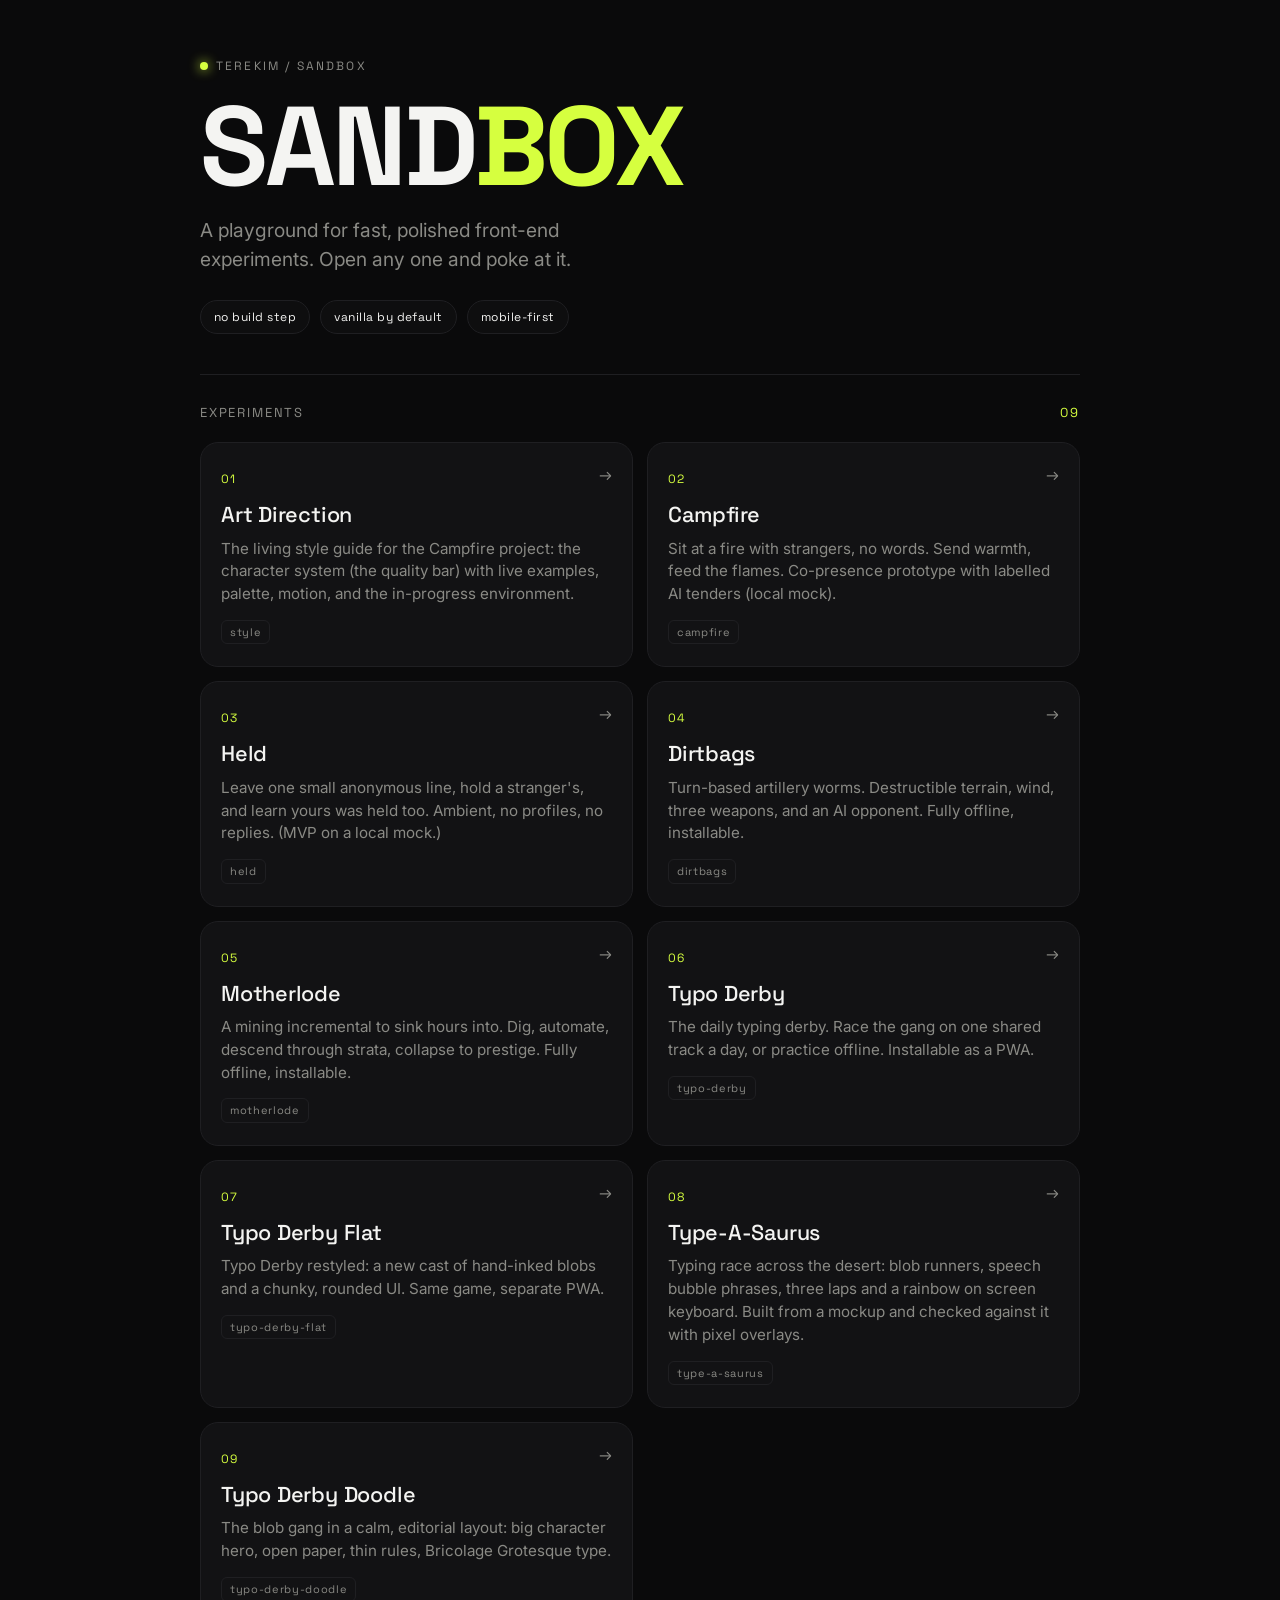
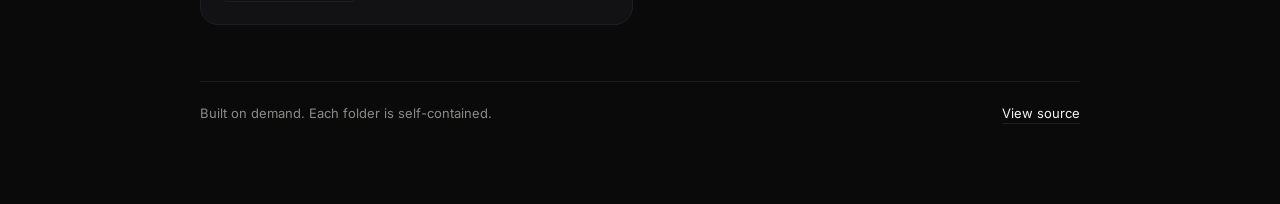
==== index.html @ 1df436a2 "Add Type-A-Saurus: typing race rebuilt from a mockup Laid out on the mockup's own 1105 x 2048 pixel " ====
<!doctype html>
<html lang="en">
<head>
<meta charset="utf-8" />
<meta name="viewport" content="width=device-width, initial-scale=1, viewport-fit=cover" />
<title>sandbox — experiments</title>
<meta name="description" content="A personal playground of fast, polished front-end experiments." />
<meta name="color-scheme" content="dark" />
<link rel="preconnect" href="https://fonts.googleapis.com" />
<link rel="preconnect" href="https://fonts.gstatic.com" crossorigin />
<link href="https://fonts.googleapis.com/css2?family=Space+Grotesk:wght@400;500;700&family=Inter:wght@400;500;600&display=swap" rel="stylesheet" />
<style>
  :root {
    --bg: #0a0a0b;
    --fg: #f4f4f2;
    --muted: #8a8a85;
    --line: #1f1f22;
    --card-bg: #121214;
    --accent: #d6ff3f;
    --accent-ink: #0a0a0b;
    --radius: 18px;
    --gutter: 20px;
    --display: "Space Grotesk", ui-sans-serif, system-ui, sans-serif;
    --body: "Inter", ui-sans-serif, system-ui, -apple-system, sans-serif;
  }

  * { box-sizing: border-box; }
  html { -webkit-text-size-adjust: 100%; }
  body {
    margin: 0;
    background: var(--bg);
    color: var(--fg);
    font-family: var(--body);
    line-height: 1.5;
    -webkit-font-smoothing: antialiased;
    text-rendering: optimizeLegibility;
    min-height: 100dvh;
    overflow-x: hidden;
  }

  /* Ambient accent glow */
  body::before {
    content: "";
    position: fixed;
    inset: -40% 0 auto -20%;
    height: 70vh;
    background: radial-gradient(60% 60% at 30% 0%, rgba(214,255,63,0.14), transparent 70%);
    pointer-events: none;
    z-index: 0;
  }

  .wrap {
    position: relative;
    z-index: 1;
    max-width: 920px;
    margin: 0 auto;
    padding: calc(28px + env(safe-area-inset-top)) var(--gutter) 80px;
  }

  header { padding-top: 24px; }

  .eyebrow {
    display: inline-flex;
    align-items: center;
    gap: 8px;
    font-family: var(--display);
    font-size: 12px;
    letter-spacing: 0.18em;
    text-transform: uppercase;
    color: var(--muted);
    margin-bottom: 20px;
  }
  .dot {
    width: 8px; height: 8px; border-radius: 50%;
    background: var(--accent);
    box-shadow: 0 0 12px var(--accent);
  }

  h1 {
    font-family: var(--display);
    font-weight: 700;
    font-size: clamp(3.2rem, 18vw, 7rem);
    line-height: 0.92;
    letter-spacing: -0.03em;
    margin: 0 0 18px;
  }
  h1 .ink { color: var(--accent); }

  .lede {
    font-size: clamp(1rem, 4.4vw, 1.2rem);
    color: var(--muted);
    max-width: 34ch;
    margin: 0 0 8px;
  }

  .meta {
    display: flex;
    flex-wrap: wrap;
    gap: 8px 10px;
    margin-top: 26px;
  }
  .tag {
    font-family: var(--display);
    font-size: 12px;
    letter-spacing: 0.04em;
    color: var(--fg);
    border: 1px solid var(--line);
    border-radius: 999px;
    padding: 7px 13px;
    background: rgba(255,255,255,0.02);
  }

  .divider {
    height: 1px;
    background: var(--line);
    margin: 40px 0 28px;
  }

  .section-label {
    display: flex;
    align-items: baseline;
    justify-content: space-between;
    font-family: var(--display);
    font-size: 13px;
    letter-spacing: 0.14em;
    text-transform: uppercase;
    color: var(--muted);
    margin-bottom: 20px;
  }
  .count { color: var(--accent); }

  .grid {
    display: grid;
    grid-template-columns: 1fr;
    gap: 14px;
  }

  .card {
    position: relative;
    display: block;
    text-decoration: none;
    color: inherit;
    background: var(--card-bg);
    border: 1px solid var(--line);
    border-radius: var(--radius);
    padding: 22px 20px;
    overflow: hidden;
    transition: border-color .2s ease, transform .2s ease, background .2s ease;
  }
  .card::after {
    content: "→";
    position: absolute;
    top: 20px; right: 20px;
    font-family: var(--display);
    color: var(--muted);
    transition: transform .2s ease, color .2s ease;
  }
  .card:hover, .card:focus-visible {
    border-color: var(--accent);
    background: #16160f;
    transform: translateY(-2px);
    outline: none;
  }
  .card:hover::after, .card:focus-visible::after {
    color: var(--accent);
    transform: translate(4px, -2px);
  }
  .card-idx {
    font-family: var(--display);
    font-size: 12px;
    color: var(--accent);
    letter-spacing: 0.1em;
  }
  .card h3 {
    font-family: var(--display);
    font-weight: 500;
    font-size: 1.35rem;
    letter-spacing: -0.01em;
    margin: 10px 0 6px;
    padding-right: 28px;
  }
  .card p {
    margin: 0;
    color: var(--muted);
    font-size: 0.95rem;
    max-width: 48ch;
  }
  .card .slug {
    display: inline-block;
    margin-top: 14px;
    font-family: var(--display);
    font-size: 11px;
    letter-spacing: 0.06em;
    color: var(--muted);
    border: 1px solid var(--line);
    border-radius: 6px;
    padding: 3px 8px;
  }

  .empty {
    border: 1px dashed var(--line);
    border-radius: var(--radius);
    padding: 44px 24px;
    text-align: center;
    color: var(--muted);
  }
  .empty .big {
    font-family: var(--display);
    font-size: 1.1rem;
    color: var(--fg);
    margin-bottom: 8px;
  }

  footer {
    margin-top: 56px;
    padding-top: 22px;
    border-top: 1px solid var(--line);
    display: flex;
    flex-wrap: wrap;
    gap: 6px 16px;
    justify-content: space-between;
    color: var(--muted);
    font-size: 13px;
  }
  footer a { color: var(--fg); text-decoration: none; border-bottom: 1px solid var(--line); }
  footer a:hover { border-color: var(--accent); }

  @media (min-width: 680px) {
    .grid { grid-template-columns: 1fr 1fr; }
  }
</style>
</head>
<body>
  <div class="wrap">
    <header>
      <span class="eyebrow"><span class="dot"></span> terekim / sandbox</span>
      <h1>SAND<span class="ink">BOX</span></h1>
      <p class="lede">A playground for fast, polished front-end experiments. Open any one and poke at it.</p>
      <div class="meta">
        <span class="tag">no build step</span>
        <span class="tag">vanilla by default</span>
        <span class="tag">mobile-first</span>
      </div>
    </header>

    <div class="divider"></div>

    <div class="section-label">
      <span>Experiments</span>
      <span class="count" id="count">00</span>
    </div>

    <main class="grid" id="grid"></main>

    <footer>
      <span>Built on demand. Each folder is self-contained.</span>
      <a href="https://github.com/terekim/sandbox">View source</a>
    </footer>
  </div>

<script>
  // Add an experiment here when you build one. Newest first.
  const experiments = [
    { slug: "style", title: "Art Direction", desc: "The living style guide for the Campfire project: the character system (the quality bar) with live examples, palette, motion, and the in-progress environment." },
    { slug: "campfire", title: "Campfire", desc: "Sit at a fire with strangers, no words. Send warmth, feed the flames. Co-presence prototype with labelled AI tenders (local mock)." },
    { slug: "held", title: "Held", desc: "Leave one small anonymous line, hold a stranger's, and learn yours was held too. Ambient, no profiles, no replies. (MVP on a local mock.)" },
    { slug: "dirtbags", title: "Dirtbags", desc: "Turn-based artillery worms. Destructible terrain, wind, three weapons, and an AI opponent. Fully offline, installable." },
    { slug: "motherlode", title: "Motherlode", desc: "A mining incremental to sink hours into. Dig, automate, descend through strata, collapse to prestige. Fully offline, installable." },
    { slug: "typo-derby", title: "Typo Derby", desc: "The daily typing derby. Race the gang on one shared track a day, or practice offline. Installable as a PWA." },
    { slug: "typo-derby-flat", title: "Typo Derby Flat", desc: "Typo Derby restyled: a new cast of hand-inked blobs and a chunky, rounded UI. Same game, separate PWA." },
    { slug: "type-a-saurus", title: "Type-A-Saurus", desc: "Typing race across the desert: blob runners, speech bubble phrases, three laps and a rainbow on screen keyboard. Built from a mockup and checked against it with pixel overlays." },
    { slug: "typo-derby-doodle", title: "Typo Derby Doodle", desc: "The blob gang in a calm, editorial layout: big character hero, open paper, thin rules, Bricolage Grotesque type." },
  ];

  const grid = document.getElementById("grid");
  const count = document.getElementById("count");
  count.textContent = String(experiments.length).padStart(2, "0");

  if (experiments.length === 0) {
    grid.innerHTML = `
      <div class="empty" style="grid-column: 1 / -1;">
        <div class="big">Nothing here yet.</div>
        <div>The first experiment lands as soon as it's built.</div>
      </div>`;
  } else {
    grid.innerHTML = experiments.map((e, i) => `
      <a class="card" href="experiments/${e.slug}/index.html">
        <span class="card-idx">${String(i + 1).padStart(2, "0")}</span>
        <h3>${e.title}</h3>
        <p>${e.desc}</p>
        <span class="slug">${e.slug}</span>
      </a>`).join("");
  }
</script>
</body>
</html>
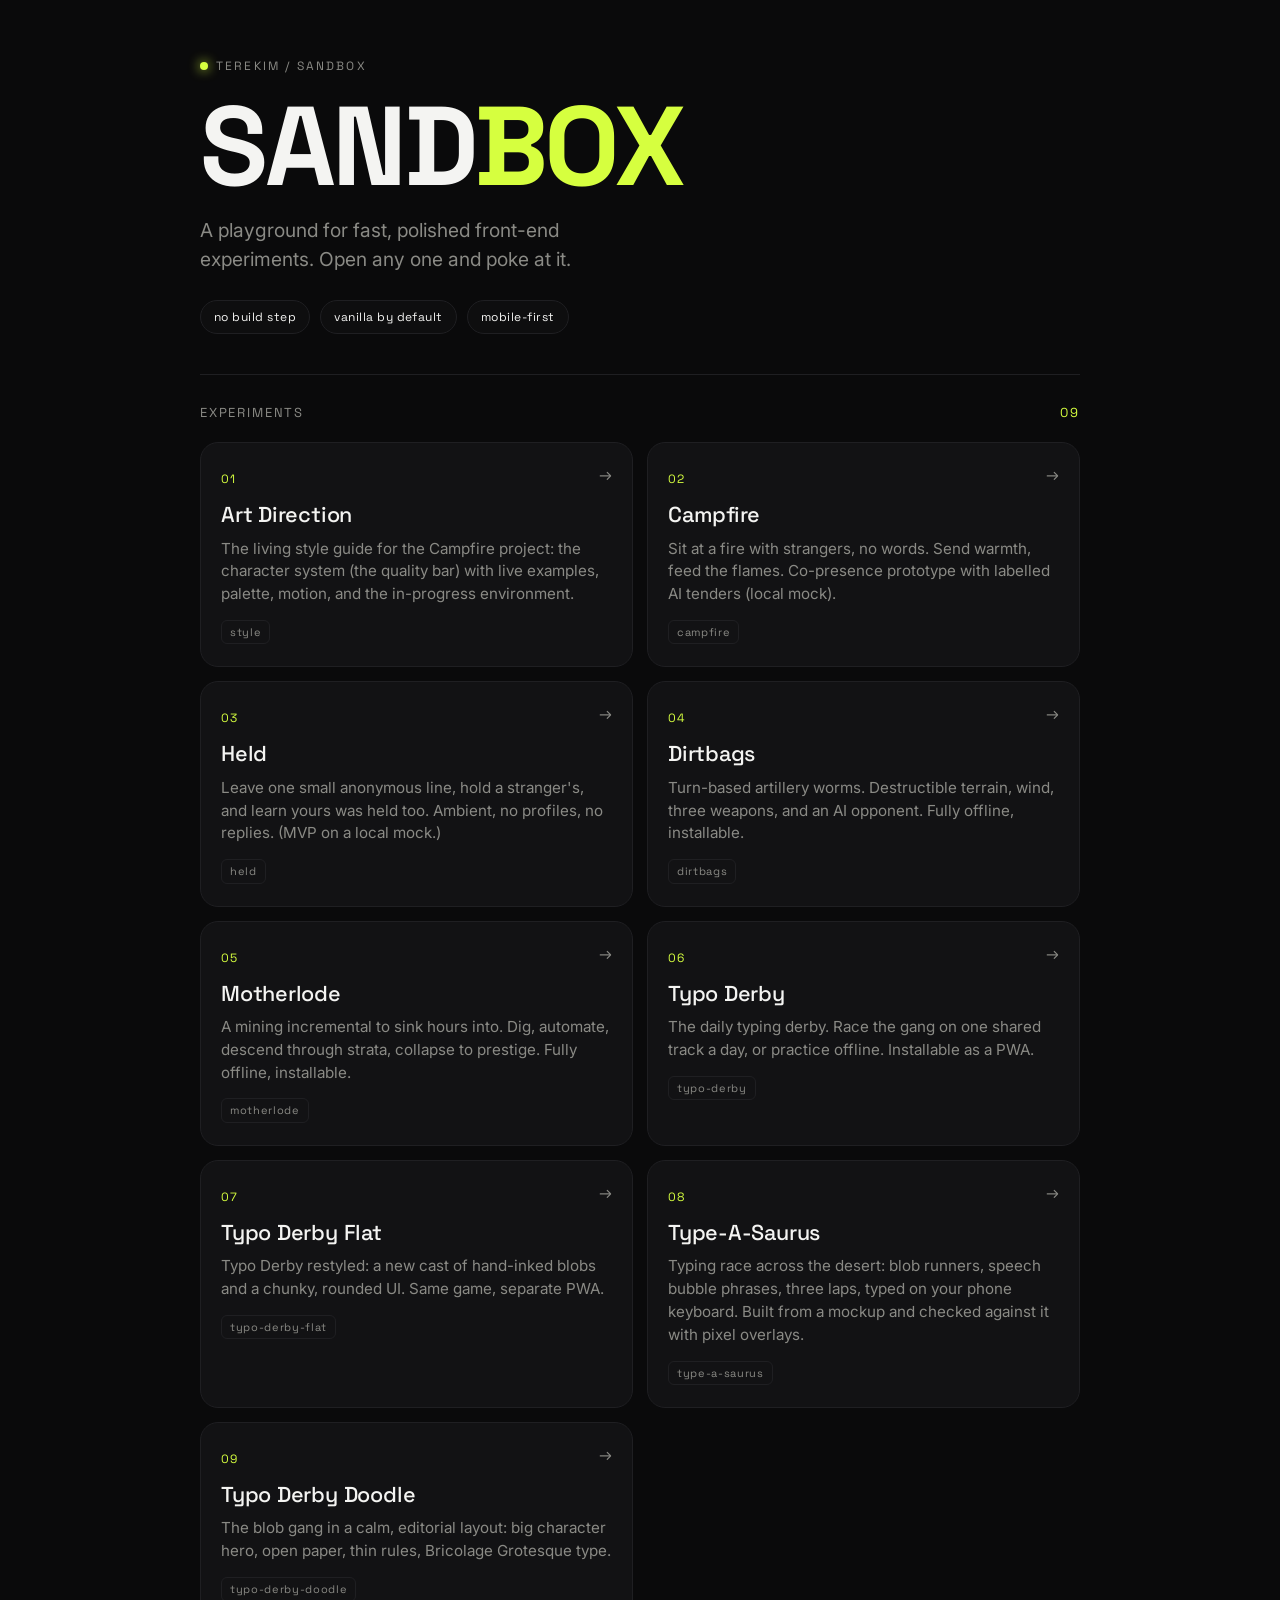
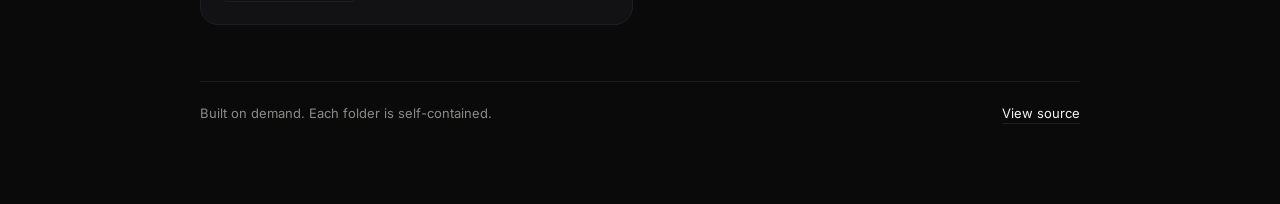
==== commit 6207be73: "Type-A-Saurus: use the phone's own keyboard Drop the custom rainbow keyboard. A hidden text field on" ====
--- a/index.html
+++ b/index.html
@@ -268,7 +268,7 @@
     { slug: "motherlode", title: "Motherlode", desc: "A mining incremental to sink hours into. Dig, automate, descend through strata, collapse to prestige. Fully offline, installable." },
     { slug: "typo-derby", title: "Typo Derby", desc: "The daily typing derby. Race the gang on one shared track a day, or practice offline. Installable as a PWA." },
     { slug: "typo-derby-flat", title: "Typo Derby Flat", desc: "Typo Derby restyled: a new cast of hand-inked blobs and a chunky, rounded UI. Same game, separate PWA." },
-    { slug: "type-a-saurus", title: "Type-A-Saurus", desc: "Typing race across the desert: blob runners, speech bubble phrases, three laps and a rainbow on screen keyboard. Built from a mockup and checked against it with pixel overlays." },
+    { slug: "type-a-saurus", title: "Type-A-Saurus", desc: "Typing race across the desert: blob runners, speech bubble phrases, three laps, typed on your phone keyboard. Built from a mockup and checked against it with pixel overlays." },
     { slug: "typo-derby-doodle", title: "Typo Derby Doodle", desc: "The blob gang in a calm, editorial layout: big character hero, open paper, thin rules, Bricolage Grotesque type." },
   ];
 
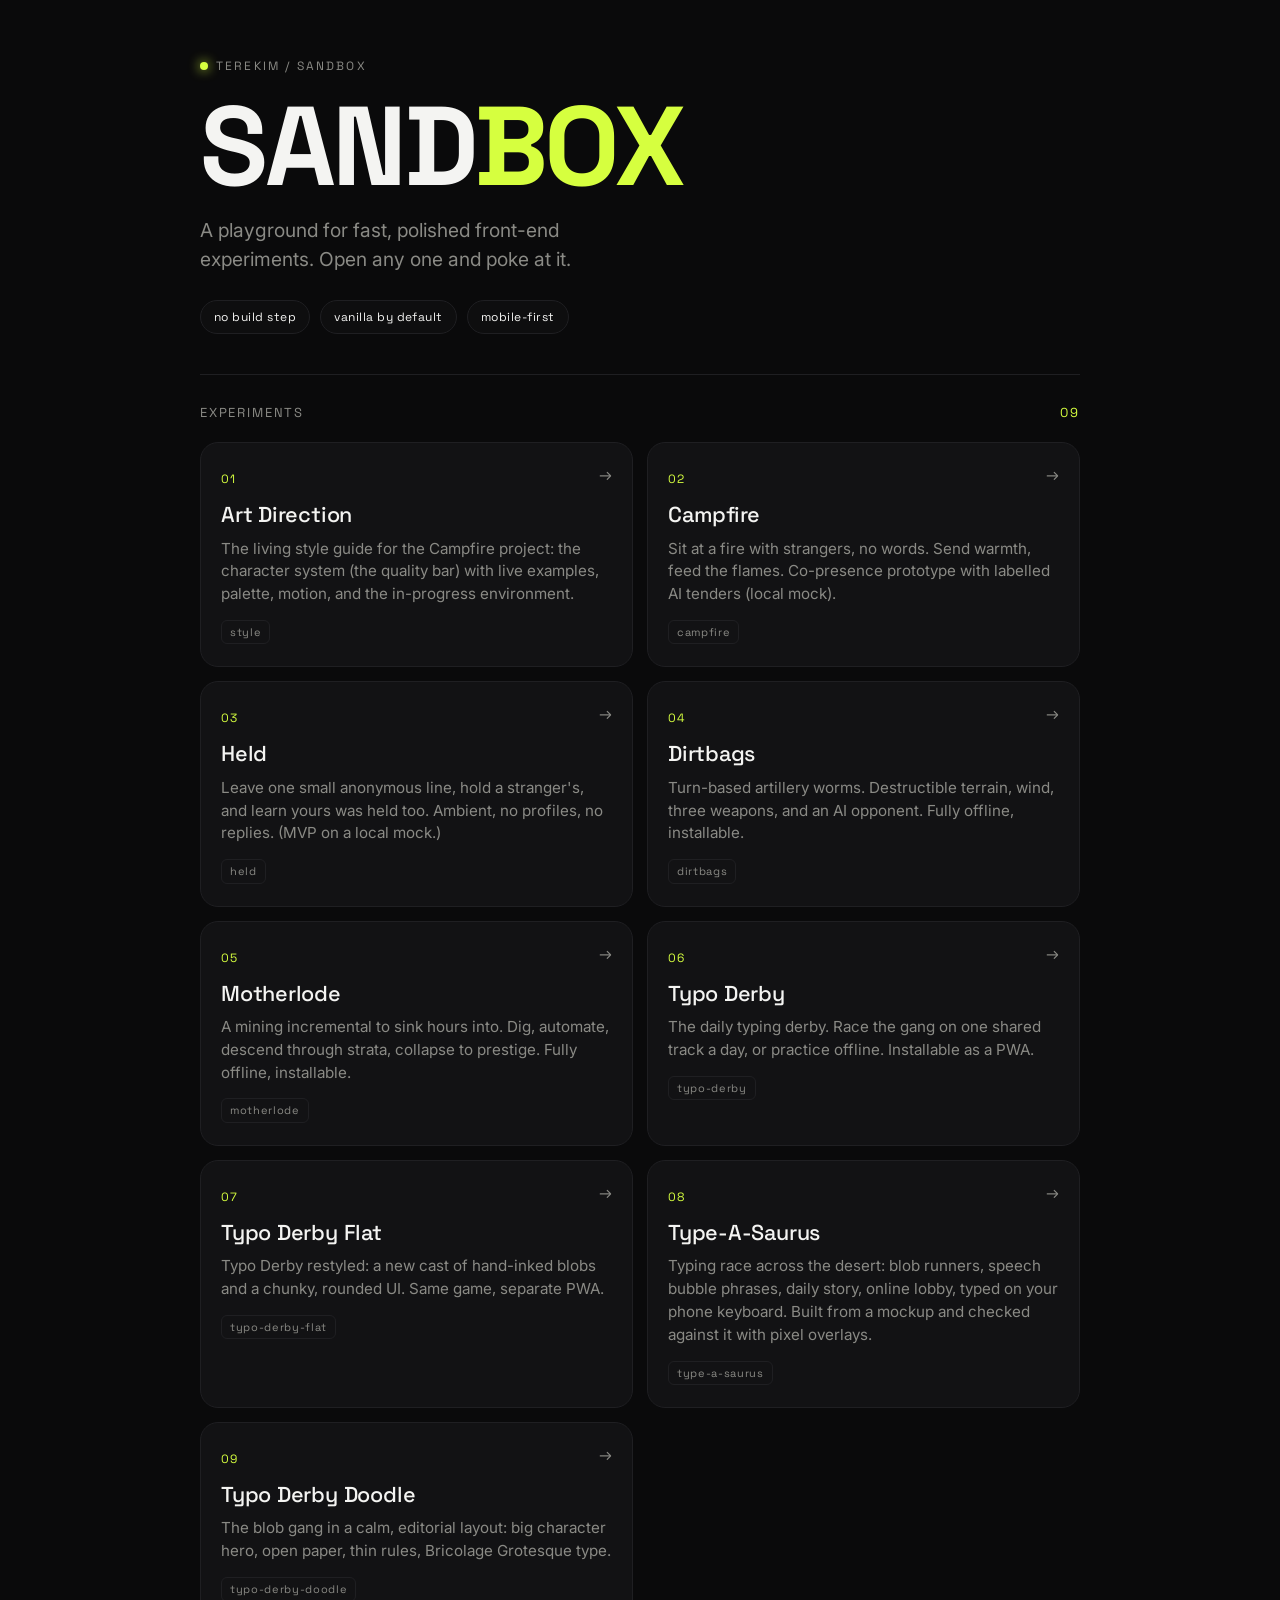
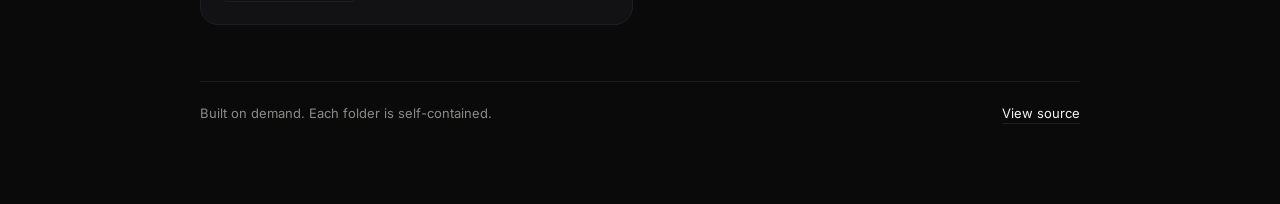
==== commit 2ea8ab2c: "Type-A-Saurus: simpler race, new results, daily and online modes One story, one straight sprint to a" ====
--- a/index.html
+++ b/index.html
@@ -268,7 +268,7 @@
     { slug: "motherlode", title: "Motherlode", desc: "A mining incremental to sink hours into. Dig, automate, descend through strata, collapse to prestige. Fully offline, installable." },
     { slug: "typo-derby", title: "Typo Derby", desc: "The daily typing derby. Race the gang on one shared track a day, or practice offline. Installable as a PWA." },
     { slug: "typo-derby-flat", title: "Typo Derby Flat", desc: "Typo Derby restyled: a new cast of hand-inked blobs and a chunky, rounded UI. Same game, separate PWA." },
-    { slug: "type-a-saurus", title: "Type-A-Saurus", desc: "Typing race across the desert: blob runners, speech bubble phrases, three laps, typed on your phone keyboard. Built from a mockup and checked against it with pixel overlays." },
+    { slug: "type-a-saurus", title: "Type-A-Saurus", desc: "Typing race across the desert: blob runners, speech bubble phrases, daily story, online lobby, typed on your phone keyboard. Built from a mockup and checked against it with pixel overlays." },
     { slug: "typo-derby-doodle", title: "Typo Derby Doodle", desc: "The blob gang in a calm, editorial layout: big character hero, open paper, thin rules, Bricolage Grotesque type." },
   ];
 
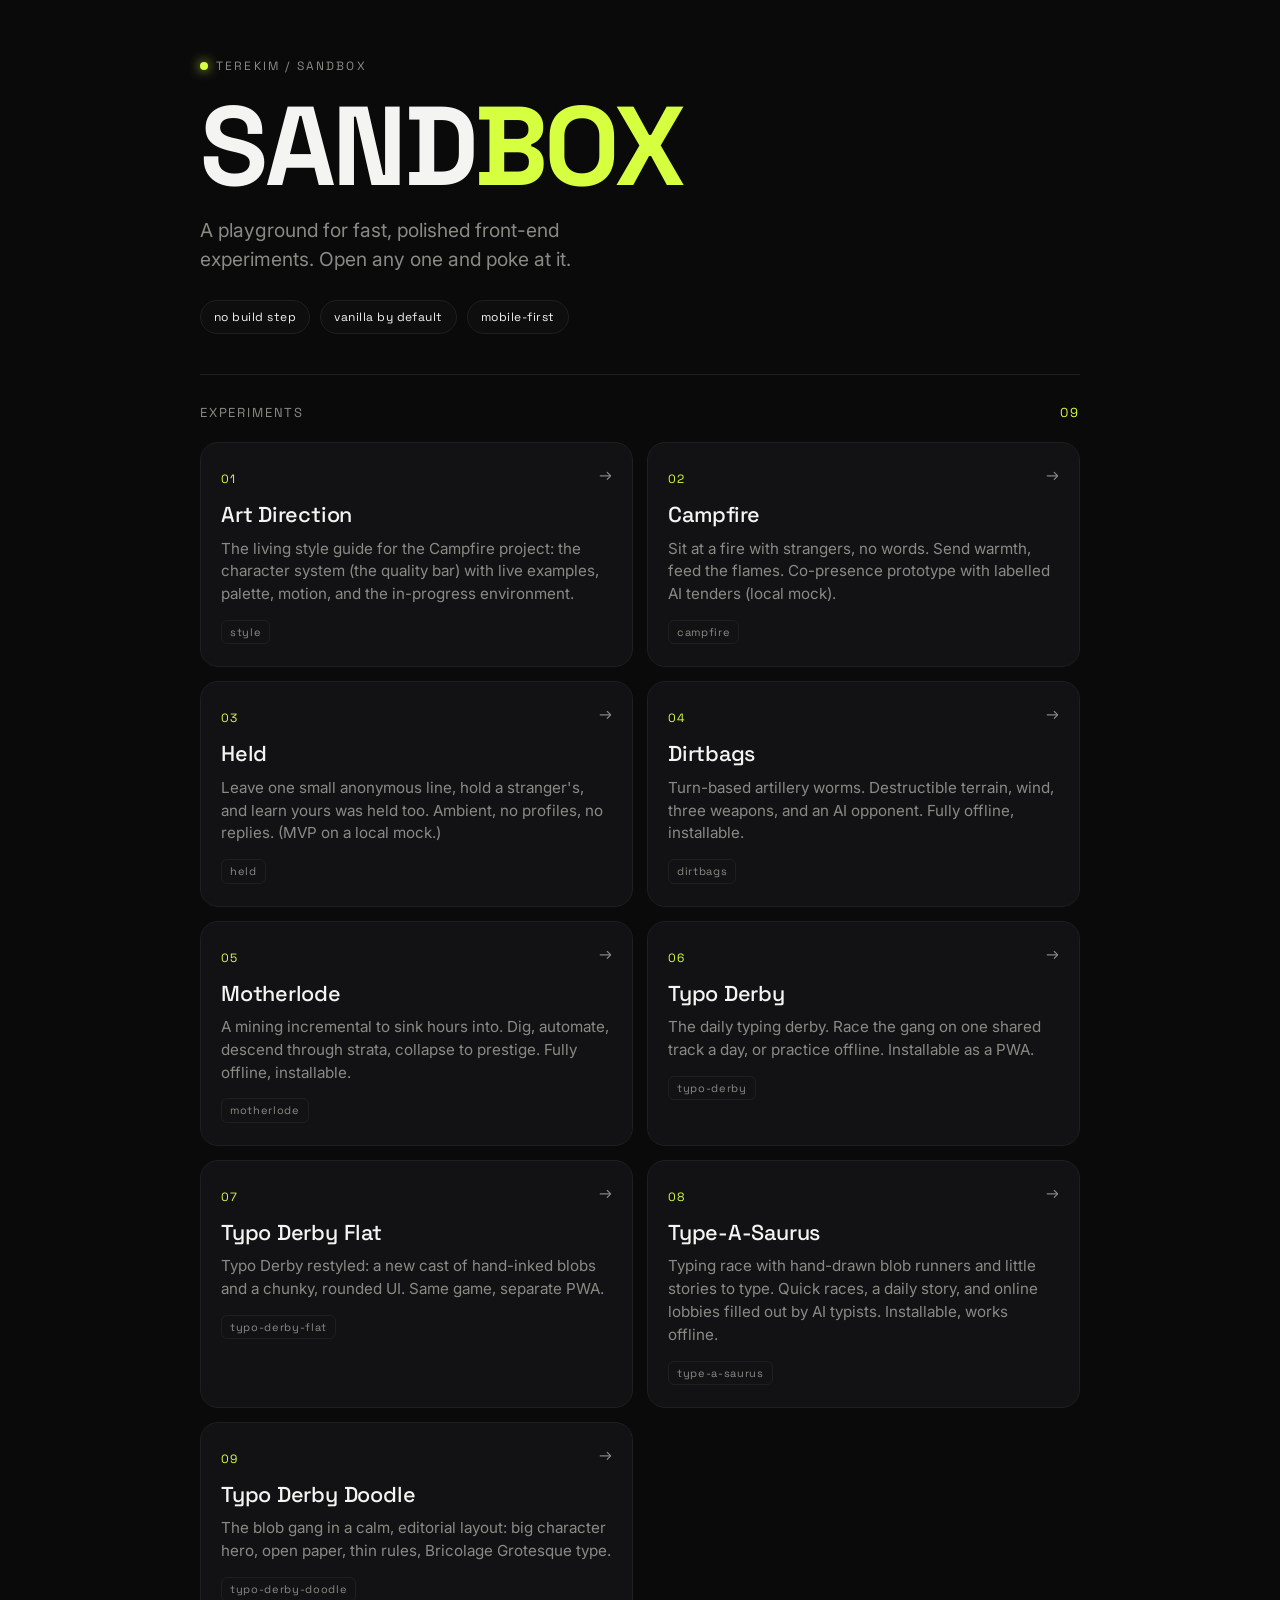
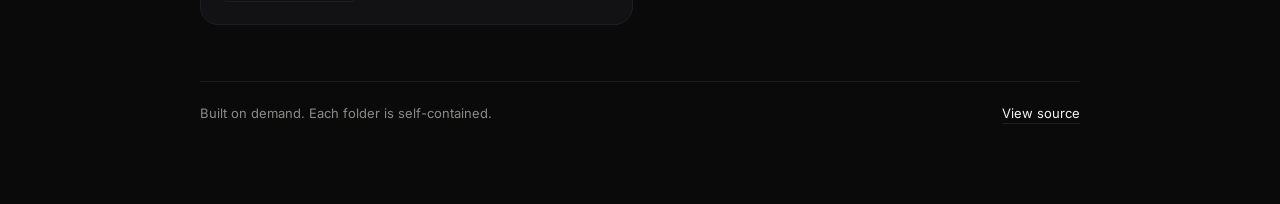
==== commit e79fa538: "Type-A-Saurus: scroll fixes, compact race, installable From a full audit on iPhone SE, 13, 14 Pro Ma" ====
--- a/index.html
+++ b/index.html
@@ -268,7 +268,7 @@
     { slug: "motherlode", title: "Motherlode", desc: "A mining incremental to sink hours into. Dig, automate, descend through strata, collapse to prestige. Fully offline, installable." },
     { slug: "typo-derby", title: "Typo Derby", desc: "The daily typing derby. Race the gang on one shared track a day, or practice offline. Installable as a PWA." },
     { slug: "typo-derby-flat", title: "Typo Derby Flat", desc: "Typo Derby restyled: a new cast of hand-inked blobs and a chunky, rounded UI. Same game, separate PWA." },
-    { slug: "type-a-saurus", title: "Type-A-Saurus", desc: "Typing race across the desert: blob runners, speech bubble phrases, daily story, online lobby, typed on your phone keyboard. Built from a mockup and checked against it with pixel overlays." },
+    { slug: "type-a-saurus", title: "Type-A-Saurus", desc: "Typing race with hand-drawn blob runners and little stories to type. Quick races, a daily story, and online lobbies filled out by AI typists. Installable, works offline." },
     { slug: "typo-derby-doodle", title: "Typo Derby Doodle", desc: "The blob gang in a calm, editorial layout: big character hero, open paper, thin rules, Bricolage Grotesque type." },
   ];
 
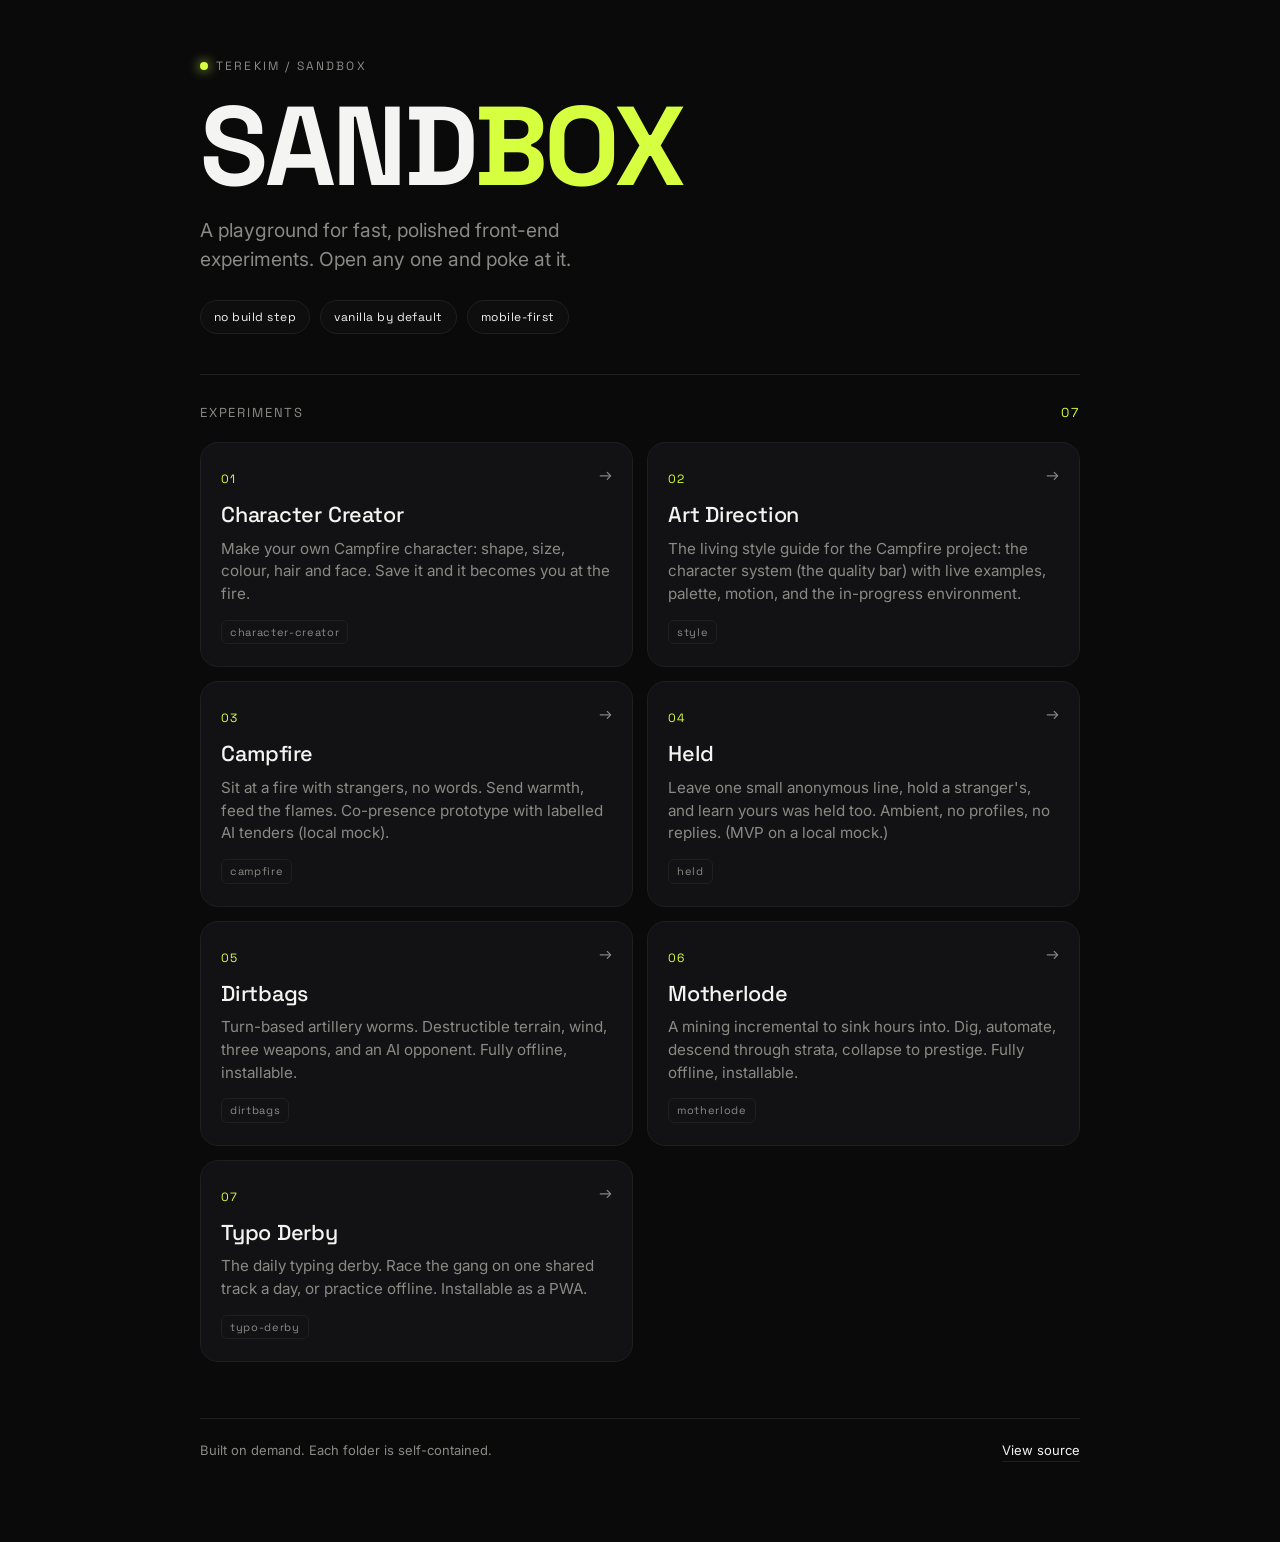
==== commit 20a2c309: "Add character creator; wire custom avatar into the campfire New experiment: character-creator. A liv" ====
--- a/index.html
+++ b/index.html
@@ -261,15 +261,13 @@
 <script>
   // Add an experiment here when you build one. Newest first.
   const experiments = [
+    { slug: "character-creator", title: "Character Creator", desc: "Make your own Campfire character: shape, size, colour, hair and face. Save it and it becomes you at the fire." },
     { slug: "style", title: "Art Direction", desc: "The living style guide for the Campfire project: the character system (the quality bar) with live examples, palette, motion, and the in-progress environment." },
     { slug: "campfire", title: "Campfire", desc: "Sit at a fire with strangers, no words. Send warmth, feed the flames. Co-presence prototype with labelled AI tenders (local mock)." },
     { slug: "held", title: "Held", desc: "Leave one small anonymous line, hold a stranger's, and learn yours was held too. Ambient, no profiles, no replies. (MVP on a local mock.)" },
     { slug: "dirtbags", title: "Dirtbags", desc: "Turn-based artillery worms. Destructible terrain, wind, three weapons, and an AI opponent. Fully offline, installable." },
     { slug: "motherlode", title: "Motherlode", desc: "A mining incremental to sink hours into. Dig, automate, descend through strata, collapse to prestige. Fully offline, installable." },
     { slug: "typo-derby", title: "Typo Derby", desc: "The daily typing derby. Race the gang on one shared track a day, or practice offline. Installable as a PWA." },
-    { slug: "typo-derby-flat", title: "Typo Derby Flat", desc: "Typo Derby restyled: a new cast of hand-inked blobs and a chunky, rounded UI. Same game, separate PWA." },
-    { slug: "type-a-saurus", title: "Type-A-Saurus", desc: "Typing race with hand-drawn blob runners and little stories to type. Quick races, a daily story, and online lobbies filled out by AI typists. Installable, works offline." },
-    { slug: "typo-derby-doodle", title: "Typo Derby Doodle", desc: "The blob gang in a calm, editorial layout: big character hero, open paper, thin rules, Bricolage Grotesque type." },
   ];
 
   const grid = document.getElementById("grid");
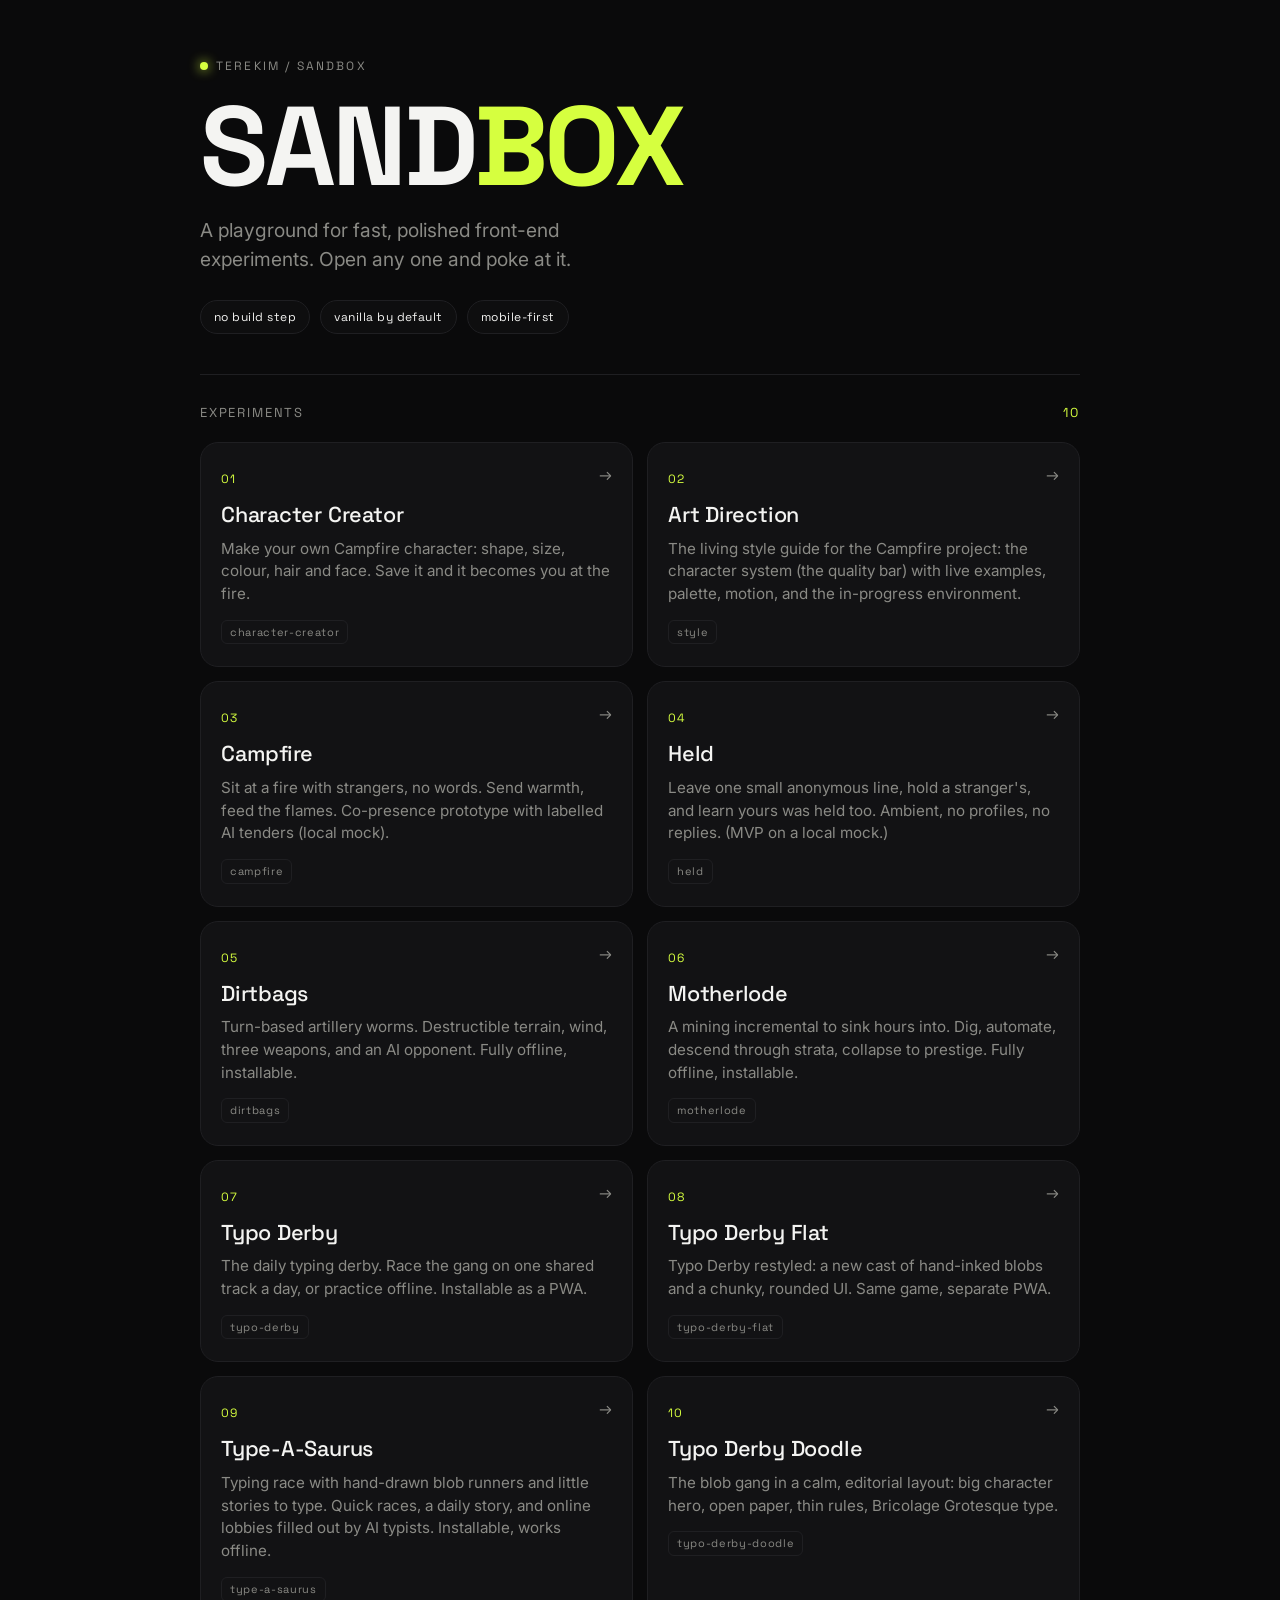
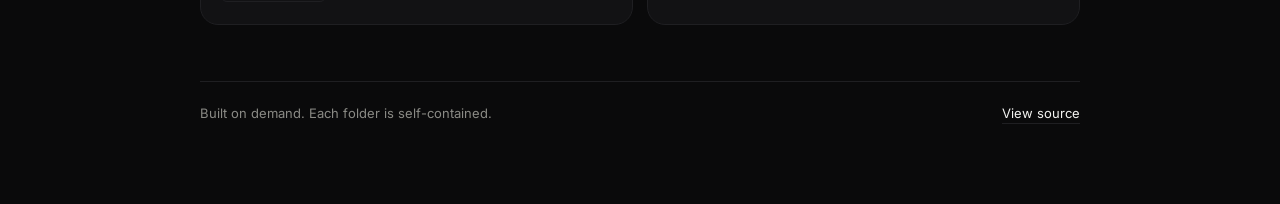
==== commit eb5f4d33: "Merge Type-A-Saurus and the Typo Derby restyles Add Type-A-Saurus, Typo Derby Flat and Typo Derby Do" ====
--- a/index.html
+++ b/index.html
@@ -268,6 +268,9 @@
     { slug: "dirtbags", title: "Dirtbags", desc: "Turn-based artillery worms. Destructible terrain, wind, three weapons, and an AI opponent. Fully offline, installable." },
     { slug: "motherlode", title: "Motherlode", desc: "A mining incremental to sink hours into. Dig, automate, descend through strata, collapse to prestige. Fully offline, installable." },
     { slug: "typo-derby", title: "Typo Derby", desc: "The daily typing derby. Race the gang on one shared track a day, or practice offline. Installable as a PWA." },
+    { slug: "typo-derby-flat", title: "Typo Derby Flat", desc: "Typo Derby restyled: a new cast of hand-inked blobs and a chunky, rounded UI. Same game, separate PWA." },
+    { slug: "type-a-saurus", title: "Type-A-Saurus", desc: "Typing race with hand-drawn blob runners and little stories to type. Quick races, a daily story, and online lobbies filled out by AI typists. Installable, works offline." },
+    { slug: "typo-derby-doodle", title: "Typo Derby Doodle", desc: "The blob gang in a calm, editorial layout: big character hero, open paper, thin rules, Bricolage Grotesque type." },
   ];
 
   const grid = document.getElementById("grid");
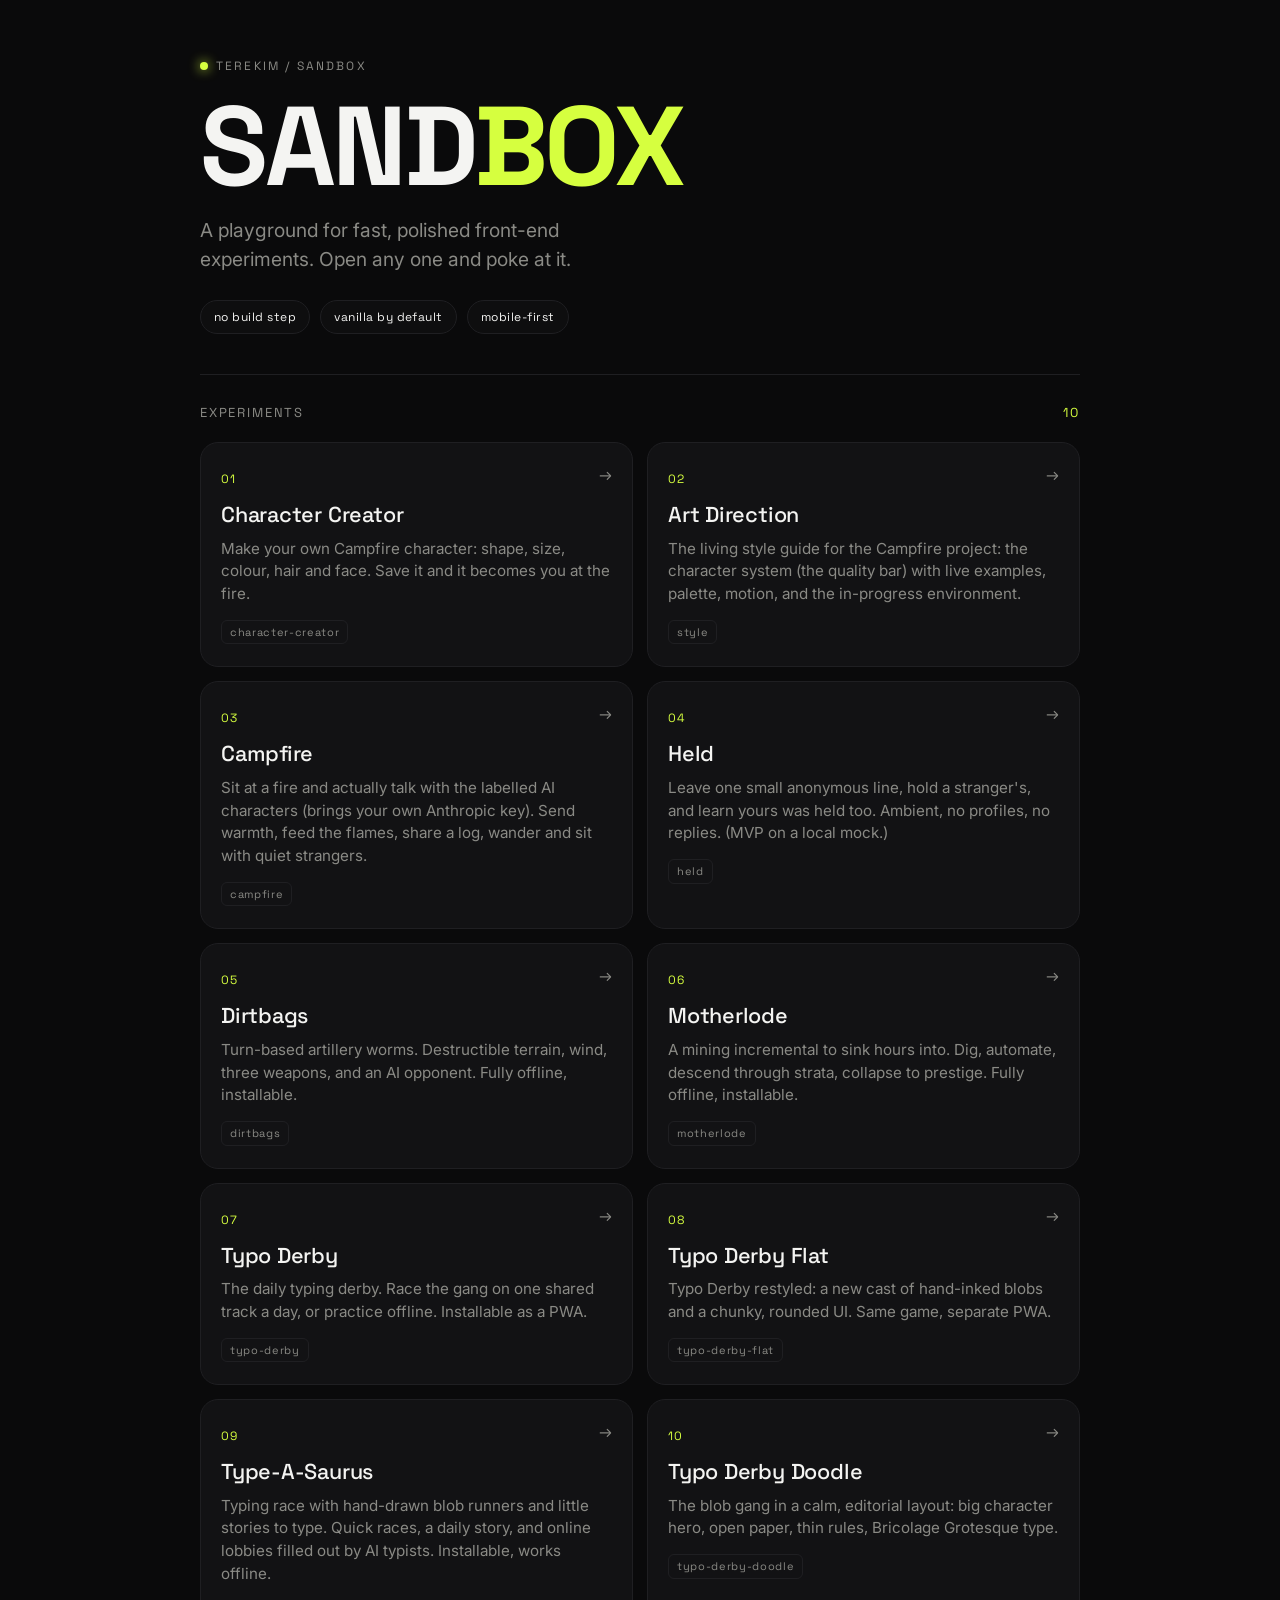
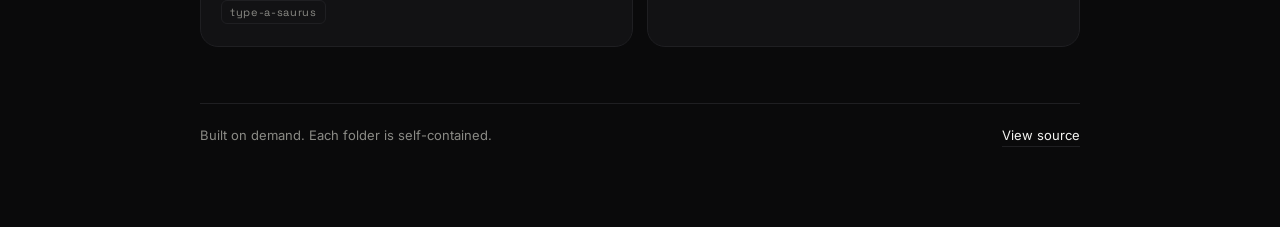
==== commit 9a520fe8: "campfire: real conversations with the AI characters (Claude) Walk up to a named character and the ac" ====
--- a/index.html
+++ b/index.html
@@ -263,7 +263,7 @@
   const experiments = [
     { slug: "character-creator", title: "Character Creator", desc: "Make your own Campfire character: shape, size, colour, hair and face. Save it and it becomes you at the fire." },
     { slug: "style", title: "Art Direction", desc: "The living style guide for the Campfire project: the character system (the quality bar) with live examples, palette, motion, and the in-progress environment." },
-    { slug: "campfire", title: "Campfire", desc: "Sit at a fire with strangers, no words. Send warmth, feed the flames. Co-presence prototype with labelled AI tenders (local mock)." },
+    { slug: "campfire", title: "Campfire", desc: "Sit at a fire and actually talk with the labelled AI characters (brings your own Anthropic key). Send warmth, feed the flames, share a log, wander and sit with quiet strangers." },
     { slug: "held", title: "Held", desc: "Leave one small anonymous line, hold a stranger's, and learn yours was held too. Ambient, no profiles, no replies. (MVP on a local mock.)" },
     { slug: "dirtbags", title: "Dirtbags", desc: "Turn-based artillery worms. Destructible terrain, wind, three weapons, and an AI opponent. Fully offline, installable." },
     { slug: "motherlode", title: "Motherlode", desc: "A mining incremental to sink hours into. Dig, automate, descend through strata, collapse to prestige. Fully offline, installable." },
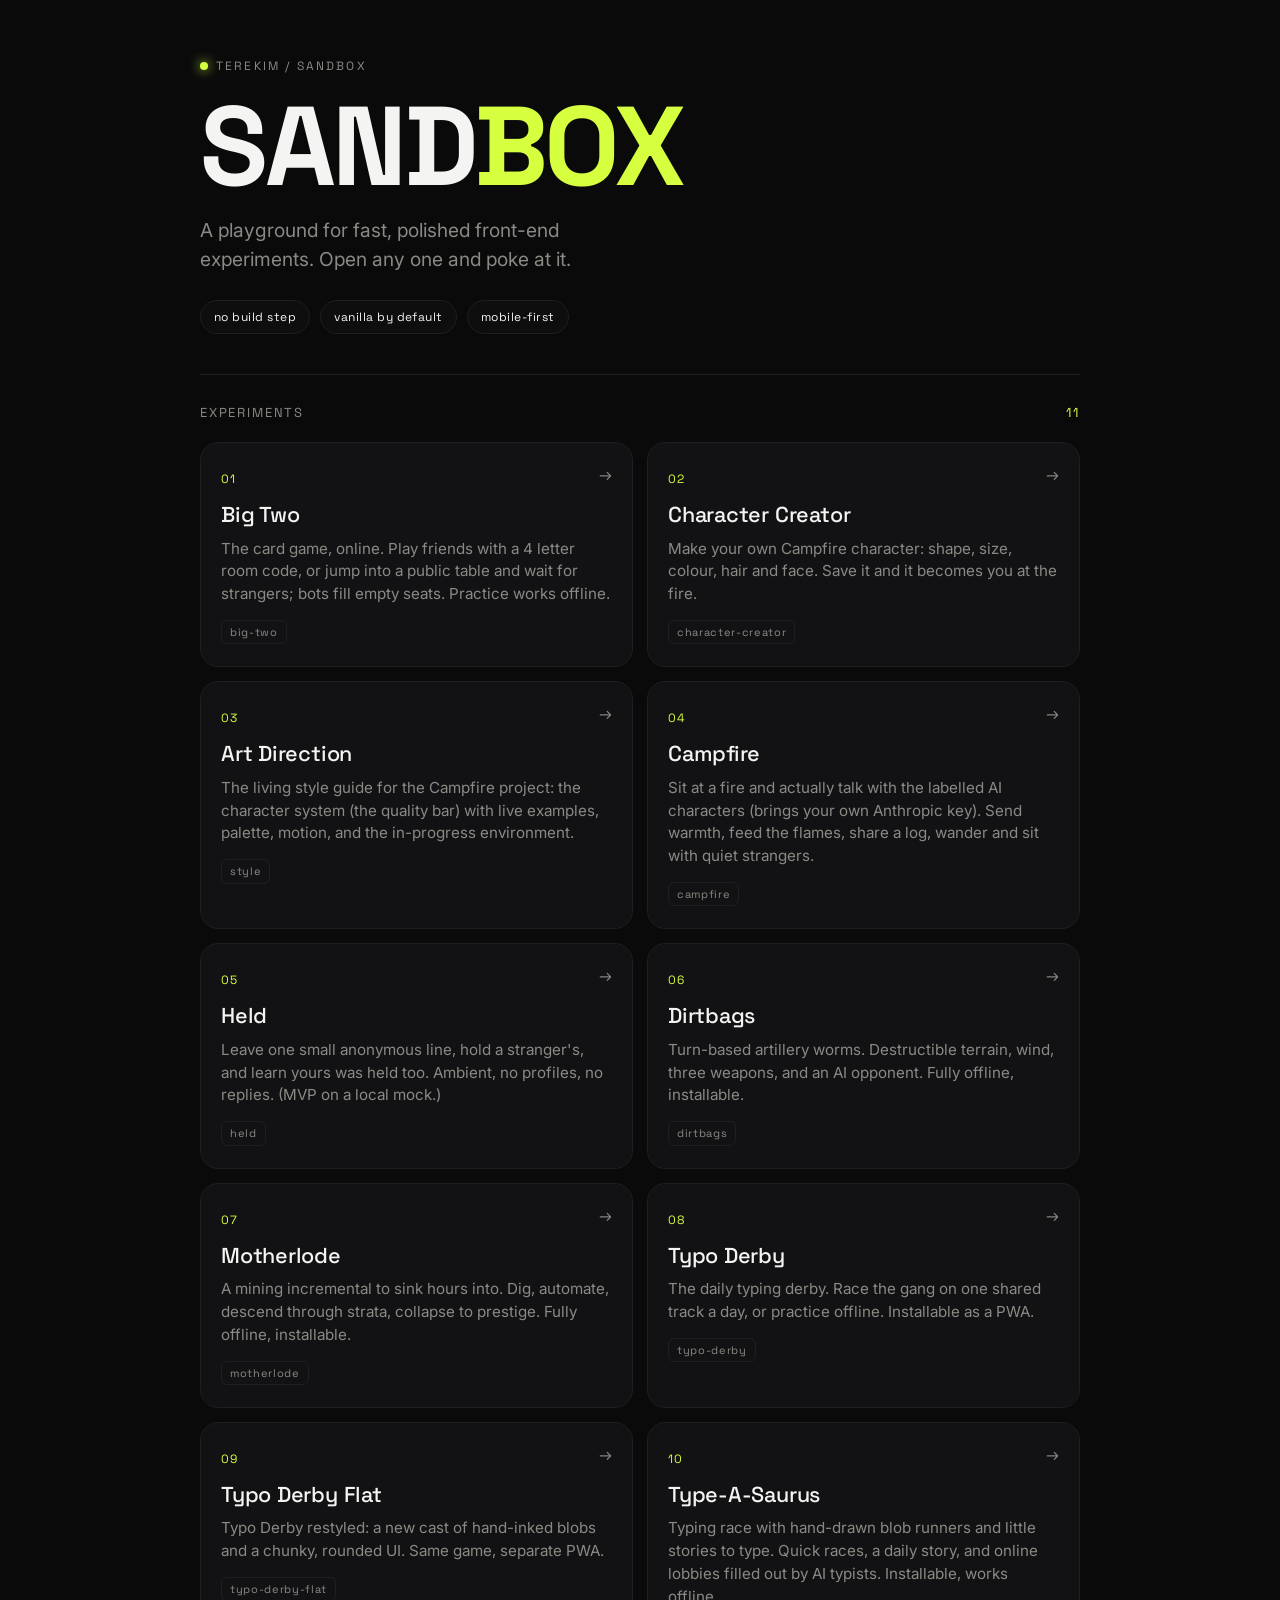
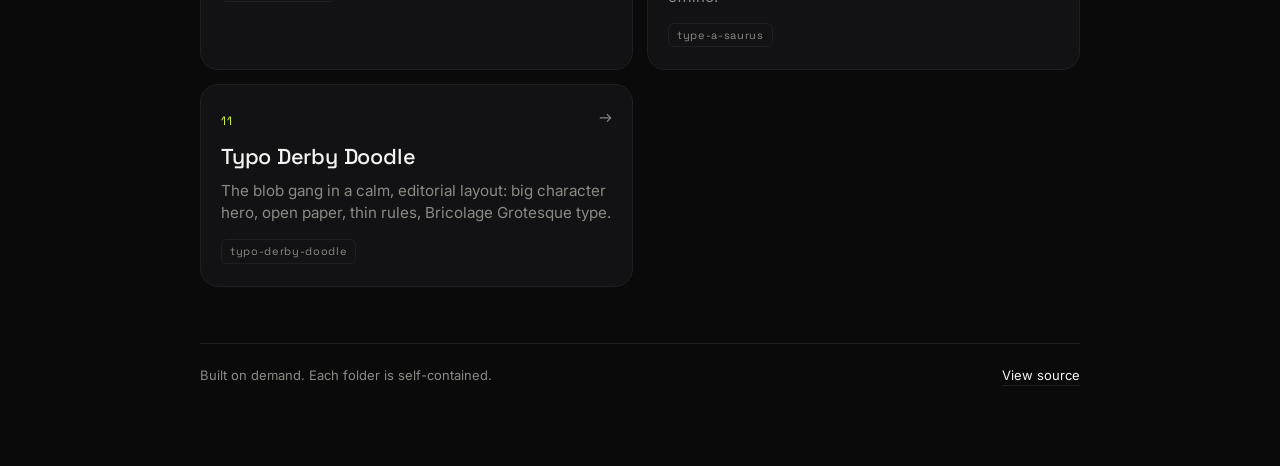
==== commit 144e3425: "Big Two: private rooms, public lobby, practice with bots One rules engine shared by the page and a C" ====
--- a/index.html
+++ b/index.html
@@ -261,6 +261,7 @@
 <script>
   // Add an experiment here when you build one. Newest first.
   const experiments = [
+    { slug: "big-two", title: "Big Two", desc: "The card game, online. Play friends with a 4 letter room code, or jump into a public table and wait for strangers; bots fill empty seats. Practice works offline." },
     { slug: "character-creator", title: "Character Creator", desc: "Make your own Campfire character: shape, size, colour, hair and face. Save it and it becomes you at the fire." },
     { slug: "style", title: "Art Direction", desc: "The living style guide for the Campfire project: the character system (the quality bar) with live examples, palette, motion, and the in-progress environment." },
     { slug: "campfire", title: "Campfire", desc: "Sit at a fire and actually talk with the labelled AI characters (brings your own Anthropic key). Send warmth, feed the flames, share a log, wander and sit with quiet strangers." },
